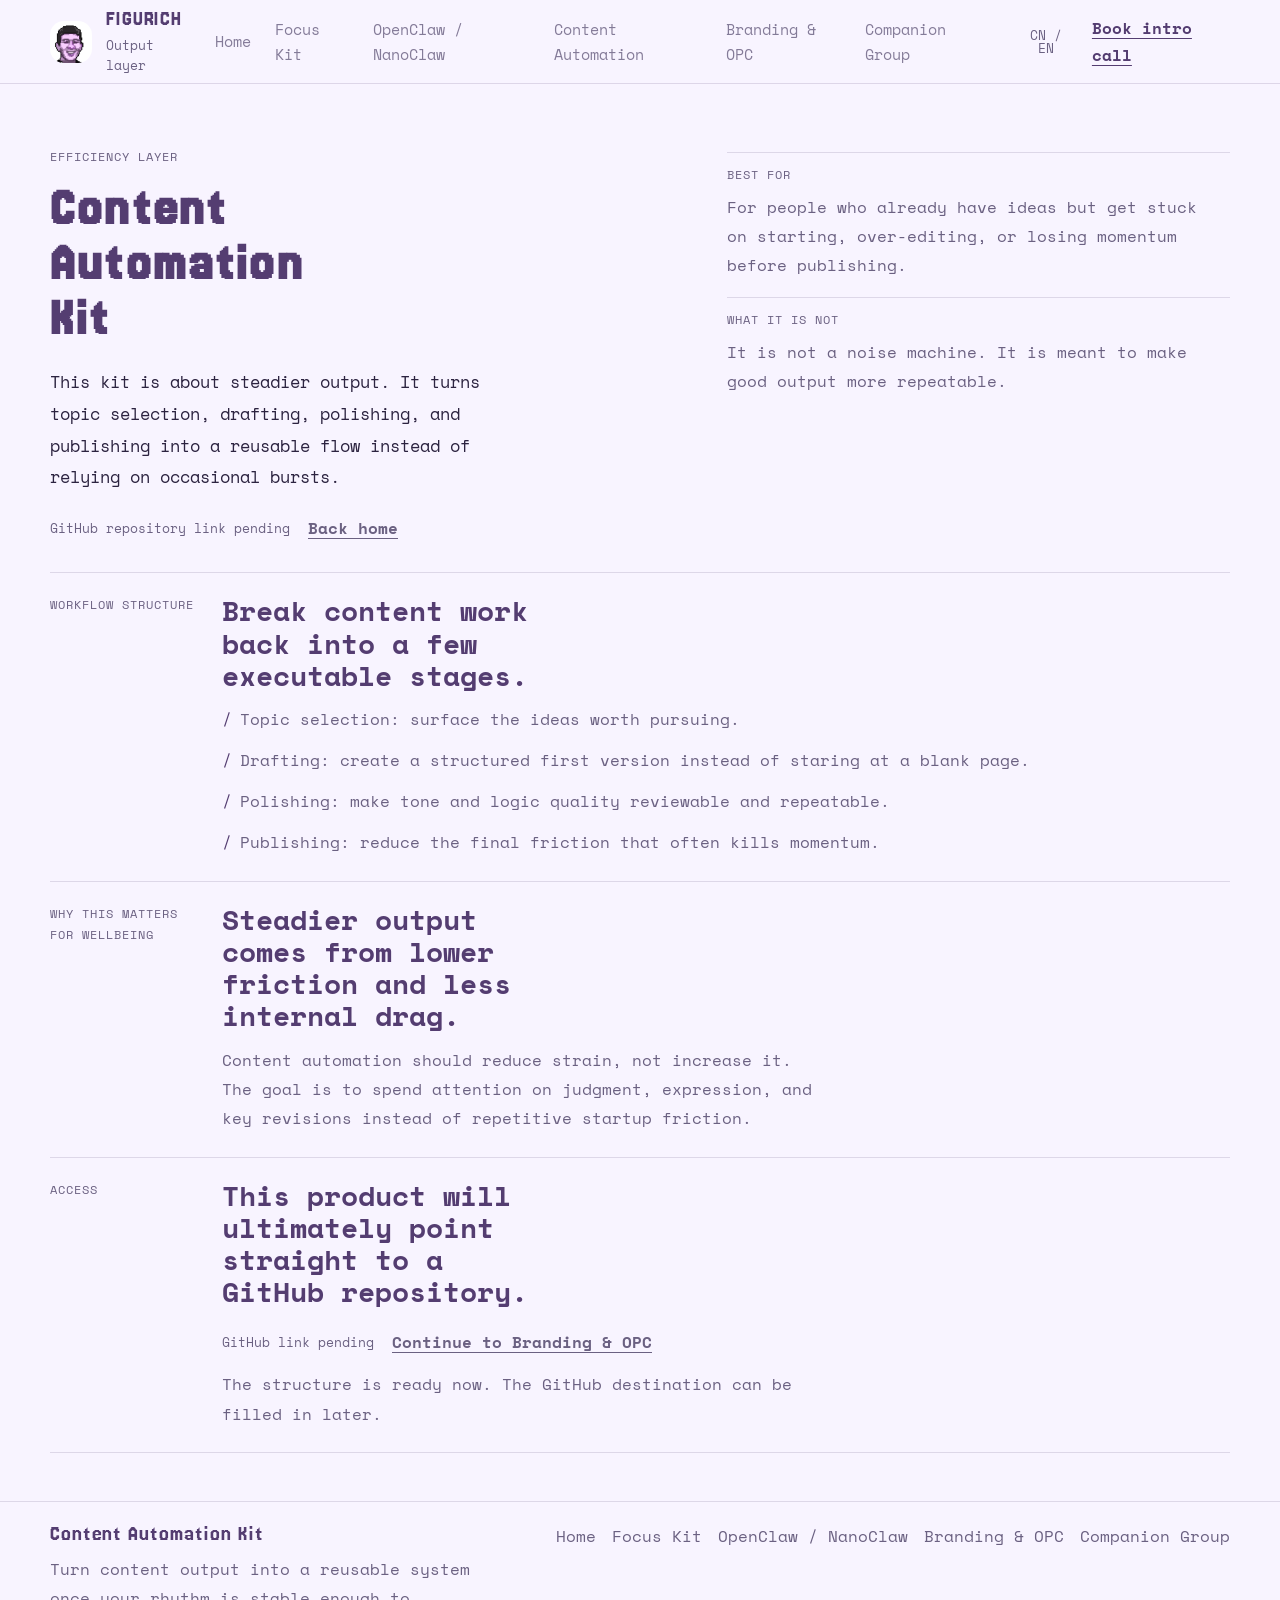
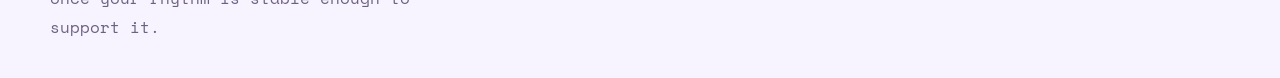
==== public/content-creation-kit/index.html @ 8904b70f "feat: rebrand product names, add animations, fix a11y/SEO/mobile - Rename products: Focus & Digital " ====
<!DOCTYPE html>
<html lang="zh-CN">
<head>
  <meta charset="UTF-8">
  <meta name="viewport" content="width=device-width, initial-scale=1.0">
  <title>内容自动化工具包 | 数字狂徒 Figurich</title>
  <meta name="description" content="内容自动化工具包把选题、草稿、润色和发布串成可复用流程，是数字狂徒 AI 个人健康路径里的输出效率层。">
  <link rel="icon" type="image/png" href="../logo.png">
  <link rel="apple-touch-icon" href="../logo.png">
  <link rel="stylesheet" href="../assets/site.css">
</head>
<body class="mode-zh site-shell">
  <header class="site-header">
    <div class="container">
      <div class="header-row">
        <a class="brand" href="../" aria-label="Figurich home">
          <img src="../logo.png" alt="Figurich logo">
          <div class="brand-copy">
            <div class="brand-wordmark">
              <span class="lang-inline" data-lang="zh">数字狂徒</span>
              <span class="lang-inline" data-lang="en">FIGURICH</span>
            </div>
            <div class="brand-note">
              <span class="lang-inline" data-lang="zh">输出效率层</span>
              <span class="lang-inline" data-lang="en">Output layer</span>
            </div>
          </div>
        </a>
        <nav class="desktop-nav" aria-label="Primary">
          <a class="nav-link" href="../" data-route="/">
            <span class="lang-inline" data-lang="zh">首页</span>
            <span class="lang-inline" data-lang="en">Home</span>
          </a>
          <a class="nav-link" href="../focus-kit/" data-route="/focus-kit/">Focus Kit</a>
          <a class="nav-link" href="../openclaw-health/" data-route="/openclaw-health/">OpenClaw / NanoClaw</a>
          <a class="nav-link" href="../content-creation-kit/" data-route="/content-creation-kit/">
            <span class="lang-inline" data-lang="zh">内容自动化</span>
            <span class="lang-inline" data-lang="en">Content Automation</span>
          </a>
          <a class="nav-link" href="../personal-branding/" data-route="/personal-branding/">
            <span class="lang-inline" data-lang="zh">品牌与 OPC</span>
            <span class="lang-inline" data-lang="en">Branding & OPC</span>
          </a>
          <a class="nav-link" href="../vip-companion/" data-route="/vip-companion/">
            <span class="lang-inline" data-lang="zh">陪伴社群</span>
            <span class="lang-inline" data-lang="en">Companion Group</span>
          </a>
        </nav>
        <div class="header-actions">
          <button class="language-toggle" type="button" data-language-toggle aria-label="Toggle language">
            <span class="lang-inline" data-lang="zh">中文 / EN</span>
            <span class="lang-inline" data-lang="en">CN / EN</span>
          </button>
          <a class="button" href="../openclaw-health/#booking">
            <span class="lang-inline" data-lang="zh">预约沟通</span>
            <span class="lang-inline" data-lang="en">Book intro call</span>
          </a>
          <button class="menu-toggle" type="button" data-menu-toggle aria-expanded="false" aria-label="Open navigation">☰</button>
        </div>
      </div>
      <div class="mobile-menu" data-mobile-menu>
        <div class="mobile-menu-panel stack">
          <a class="nav-link" href="../" data-route="/" data-nav-close>
            <span class="lang-inline" data-lang="zh">首页</span>
            <span class="lang-inline" data-lang="en">Home</span>
          </a>
          <a class="nav-link" href="../focus-kit/" data-route="/focus-kit/" data-nav-close>Focus Kit</a>
          <a class="nav-link" href="../openclaw-health/" data-route="/openclaw-health/" data-nav-close>OpenClaw / NanoClaw</a>
          <a class="nav-link" href="../content-creation-kit/" data-route="/content-creation-kit/" data-nav-close>
            <span class="lang-inline" data-lang="zh">内容自动化工具包</span>
            <span class="lang-inline" data-lang="en">Content Automation Kit</span>
          </a>
          <a class="nav-link" href="../personal-branding/" data-route="/personal-branding/" data-nav-close>
            <span class="lang-inline" data-lang="zh">个人品牌与 OPC</span>
            <span class="lang-inline" data-lang="en">Personal Branding & OPC</span>
          </a>
          <a class="nav-link" href="../vip-companion/" data-route="/vip-companion/" data-nav-close>
            <span class="lang-inline" data-lang="zh">陪伴社群</span>
            <span class="lang-inline" data-lang="en">Companion Group</span>
          </a>
          <a class="button" href="../openclaw-health/#booking" data-nav-close>
            <span class="lang-inline" data-lang="zh">预约沟通</span>
            <span class="lang-inline" data-lang="en">Book intro call</span>
          </a>
        </div>
      </div>
    </div>
  </header>

  <main>
    <section class="page-hero">
      <div class="container page-hero-layout">
        <div>
          <div class="page-kicker">
            <span class="lang-inline" data-lang="zh">效率层</span>
            <span class="lang-inline" data-lang="en">Efficiency layer</span>
          </div>
          <h1 class="page-title display">
            <span class="lang-block" data-lang="zh">内容自动化工具包</span>
            <span class="lang-block" data-lang="en">Content Automation Kit</span>
          </h1>
          <p class="page-summary lang-block" data-lang="zh">
            这个工具包服务于“稳定输出”这件事。它把选题、草稿、润色、发布串成更可复用的流程，让内容不再完全依赖临时兴奋和硬撑。
          </p>
          <p class="page-summary lang-block" data-lang="en">
            This kit is about steadier output. It turns topic selection, drafting, polishing, and publishing into a reusable flow instead of relying on occasional bursts.
          </p>
          <div class="inline-actions">
            <span class="pending-note">
              <span class="lang-inline" data-lang="zh">GitHub 仓库链接待补充</span>
              <span class="lang-inline" data-lang="en">GitHub repository link pending</span>
            </span>
            <a class="button-ghost" href="../">
              <span class="lang-inline" data-lang="zh">返回首页</span>
              <span class="lang-inline" data-lang="en">Back home</span>
            </a>
          </div>
        </div>

        <aside class="page-meta">
          <div class="meta-block">
            <div class="meta-label">
              <span class="lang-inline" data-lang="zh">适合谁</span>
              <span class="lang-inline" data-lang="en">Best for</span>
            </div>
            <p class="meta-copy lang-block" data-lang="zh">已经有素材，但常常卡在开始写、反复改，或者发布动作太散的时候。</p>
            <p class="meta-copy lang-block" data-lang="en">For people who already have ideas but get stuck on starting, over-editing, or losing momentum before publishing.</p>
          </div>
          <div class="meta-block">
            <div class="meta-label">
              <span class="lang-inline" data-lang="zh">它不是什么</span>
              <span class="lang-inline" data-lang="en">What it is not</span>
            </div>
            <p class="meta-copy lang-block" data-lang="zh">不是让你生产更多噪音内容，而是让好内容更稳定出现。</p>
            <p class="meta-copy lang-block" data-lang="en">It is not a noise machine. It is meant to make good output more repeatable.</p>
          </div>
        </aside>
      </div>
    </section>

    <section class="page-stream">
      <div class="container">
        <article class="text-section">
          <div class="text-section-grid">
            <div class="text-label">
              <span class="lang-inline" data-lang="zh">工作流结构</span>
              <span class="lang-inline" data-lang="en">Workflow structure</span>
            </div>
            <div>
              <h2 class="text-section-title">
                <span class="lang-block" data-lang="zh">把“写内容”拆回几个可执行的环节。</span>
                <span class="lang-block" data-lang="en">Break content work back into a few executable stages.</span>
              </h2>
              <ul class="bullet-stream">
                <li>
                  <span class="lang-inline" data-lang="zh">选题：从零散想法里筛出值得做的方向。</span>
                  <span class="lang-inline" data-lang="en">Topic selection: surface the ideas worth pursuing.</span>
                </li>
                <li>
                  <span class="lang-inline" data-lang="zh">草稿：快速生成结构化第一版，而不是停在空白页前。</span>
                  <span class="lang-inline" data-lang="en">Drafting: create a structured first version instead of staring at a blank page.</span>
                </li>
                <li>
                  <span class="lang-inline" data-lang="zh">润色：让语言风格和逻辑质量可重复检查。</span>
                  <span class="lang-inline" data-lang="en">Polishing: make tone and logic quality reviewable and repeatable.</span>
                </li>
                <li>
                  <span class="lang-inline" data-lang="zh">发布：减少临门一脚的摩擦。</span>
                  <span class="lang-inline" data-lang="en">Publishing: reduce the final friction that often kills momentum.</span>
                </li>
              </ul>
            </div>
          </div>
        </article>

        <article class="text-section">
          <div class="text-section-grid">
            <div class="text-label">
              <span class="lang-inline" data-lang="zh">为什么和健康有关</span>
              <span class="lang-inline" data-lang="en">Why this matters for wellbeing</span>
            </div>
            <div>
              <h2 class="text-section-title">
                <span class="lang-block" data-lang="zh">更稳定的输出，来自更少的摩擦和更少的内耗。</span>
                <span class="lang-block" data-lang="en">Steadier output comes from lower friction and less internal drag.</span>
              </h2>
              <p class="section-copy lang-block" data-lang="zh">
                内容自动化不是为了把你压得更紧，而是为了让你把有限的注意力花在判断、表达和修改关键观点上，而不是反复卡在开始和收尾。
              </p>
              <p class="section-copy lang-block" data-lang="en">
                Content automation should reduce strain, not increase it. The goal is to spend attention on judgment, expression, and key revisions instead of repetitive startup friction.
              </p>
            </div>
          </div>
        </article>

        <article class="text-section">
          <div class="text-section-grid">
            <div class="text-label">
              <span class="lang-inline" data-lang="zh">怎么进入</span>
              <span class="lang-inline" data-lang="en">Access</span>
            </div>
            <div>
              <h2 class="text-section-title">
                <span class="lang-block" data-lang="zh">这个产品最后会直接指向 GitHub 仓库。</span>
                <span class="lang-block" data-lang="en">This product will ultimately point straight to a GitHub repository.</span>
              </h2>
              <div class="inline-actions">
                <span class="pending-note">
                  <span class="lang-inline" data-lang="zh">GitHub 链接待补充</span>
                  <span class="lang-inline" data-lang="en">GitHub link pending</span>
                </span>
                <a class="button-ghost" href="../personal-branding/">
                  <span class="lang-inline" data-lang="zh">继续看品牌与 OPC</span>
                  <span class="lang-inline" data-lang="en">Continue to Branding & OPC</span>
                </a>
              </div>
              <p class="section-copy lang-block" data-lang="zh">当前先把产品定位和入口搭好，仓库地址之后补上。</p>
              <p class="section-copy lang-block" data-lang="en">The structure is ready now. The GitHub destination can be filled in later.</p>
            </div>
          </div>
        </article>
      </div>
    </section>
  </main>

  <footer class="site-footer">
    <div class="container">
      <div class="footer-row">
        <div>
          <div class="brand-wordmark">
            <span class="lang-inline" data-lang="zh">内容自动化工具包</span>
            <span class="lang-inline" data-lang="en">Content Automation Kit</span>
          </div>
          <p class="footer-note lang-block" data-lang="zh">在节奏稳定后，把内容输出做成更可复用的系统，而不是一阵一阵硬撑。</p>
          <p class="footer-note lang-block" data-lang="en">Turn content output into a reusable system once your rhythm is stable enough to support it.</p>
        </div>
        <div class="footer-links">
          <a href="../">Home</a>
          <a href="../focus-kit/">Focus Kit</a>
          <a href="../openclaw-health/">OpenClaw / NanoClaw</a>
          <a href="../personal-branding/">
            <span class="lang-inline" data-lang="zh">品牌与 OPC</span>
            <span class="lang-inline" data-lang="en">Branding & OPC</span>
          </a>
          <a href="../vip-companion/">
            <span class="lang-inline" data-lang="zh">陪伴社群</span>
            <span class="lang-inline" data-lang="en">Companion Group</span>
          </a>
        </div>
      </div>
    </div>
  </footer>

  <script src="../assets/site.js"></script>
</body>
</html>
---- public/assets/site.css ----
@import url('https://fonts.googleapis.com/css2?family=Jersey+20&family=Space+Mono:wght@400;700&family=Noto+Sans+SC:wght@400;500;700;900&display=swap');

:root {
  --bg: #f8f4ff;
  --surface: #fffdfc;
  --text: #2c2340;
  --muted: #6b6182;
  --accent: #543D71;
  --accent-soft: rgba(84, 61, 113, 0.14);
  --line: rgba(84, 61, 113, 0.16);
  --line-strong: rgba(84, 61, 113, 0.28);
  --max-width: 1180px;
}

*,
*::before,
*::after {
  box-sizing: border-box;
}

html {
  scroll-behavior: smooth;
}

body {
  margin: 0;
  min-width: 360px;
  min-height: 100dvh;
  background: var(--bg);
  color: var(--text);
  line-height: 1.7;
}

body.mode-zh {
  font-family: 'Noto Sans SC', sans-serif;
}

body.mode-en {
  font-family: 'Space Mono', monospace;
}

body.mode-zh .display,
body.mode-zh .brand-wordmark {
  font-family: 'Noto Sans SC', sans-serif;
  font-weight: 900;
}

body.mode-en .display,
body.mode-en .brand-wordmark {
  font-family: 'Jersey 20', sans-serif;
  letter-spacing: 0.04em;
}

a {
  color: inherit;
  text-decoration: none;
}

img {
  display: block;
  max-width: 100%;
}

button,
a,
input {
  font: inherit;
}

button {
  cursor: pointer;
}

:focus-visible {
  outline: 2px solid rgba(84, 61, 113, 0.6);
  outline-offset: 3px;
}

[data-lang] {
  display: none;
}

body.mode-zh .lang-block[data-lang='zh'],
body.mode-en .lang-block[data-lang='en'] {
  display: block;
}

body.mode-zh .lang-inline[data-lang='zh'],
body.mode-en .lang-inline[data-lang='en'] {
  display: inline;
}

body.mode-zh .lang-flex[data-lang='zh'],
body.mode-en .lang-flex[data-lang='en'] {
  display: flex;
}

.site-shell {
  min-height: 100dvh;
}

.container {
  width: min(calc(100% - 40px), var(--max-width));
  margin: 0 auto;
}

.site-header {
  position: sticky;
  top: 0;
  z-index: 20;
  background: rgba(248, 244, 255, 0.94);
  backdrop-filter: blur(12px);
  box-shadow: inset 0 -1px 0 var(--line);
}

.header-row {
  display: flex;
  align-items: center;
  justify-content: space-between;
  gap: 24px;
  min-height: 84px;
}

.brand {
  display: inline-flex;
  align-items: center;
  gap: 14px;
  min-width: 0;
}

.brand img {
  width: 42px;
  height: 42px;
  border-radius: 14px;
  transition: transform 300ms cubic-bezier(0.16, 1, 0.3, 1);
  animation: fade-up-scale 500ms cubic-bezier(0.16, 1, 0.3, 1) both;
}

.brand-copy {
  min-width: 0;
}

.brand-wordmark {
  font-size: 1.38rem;
  line-height: 1;
  color: var(--accent);
}

.brand-note {
  margin-top: 6px;
  color: var(--muted);
  font-size: 0.82rem;
  line-height: 1.5;
}

.desktop-nav {
  display: flex;
  align-items: center;
  gap: 24px;
}

.nav-link {
  position: relative;
  color: var(--muted);
  font-size: 0.92rem;
  opacity: 0.82;
  transition: color 160ms ease-out, transform 160ms ease-out, opacity 160ms ease-out;
}

.nav-link::after {
  content: '';
  position: absolute;
  left: 0;
  right: 0;
  bottom: -6px;
  height: 1px;
  background: currentColor;
  transform: scaleX(0);
  transform-origin: left;
  transition: transform 160ms ease-out;
}

.nav-link:hover,
.nav-link.is-active {
  color: var(--accent);
  opacity: 1;
}

.brand:hover img {
  transform: translateY(-2px) rotate(-3deg) scale(1.06);
}

.nav-link:hover {
  transform: translateY(-1px);
}

.nav-link:hover::after,
.nav-link.is-active::after {
  transform: scaleX(1);
}

.header-actions {
  display: flex;
  align-items: center;
  gap: 12px;
}

.language-toggle,
.menu-toggle {
  display: inline-flex;
  align-items: center;
  justify-content: center;
  min-height: 42px;
  min-width: 42px;
  padding: 0 8px;
  border: 0;
  background: none;
  color: var(--muted);
  font-size: 0.82rem;
  line-height: 1;
  transition: color 160ms ease-out, transform 160ms ease-out, opacity 160ms ease-out;
  transform-origin: center;
}

.language-toggle:hover,
.menu-toggle:hover {
  color: var(--accent);
}

.language-toggle:active,
.menu-toggle:active {
  transform: scale(0.97);
}

.menu-toggle {
  display: none;
  padding: 0;
  font-size: 1.2rem;
}

.mobile-menu {
  display: grid;
  grid-template-rows: 0fr;
  overflow: hidden;
  transition: grid-template-rows 350ms cubic-bezier(0.16, 1, 0.3, 1);
}

.mobile-menu.open {
  grid-template-rows: 1fr;
}

.mobile-menu > .mobile-menu-panel {
  min-height: 0;
  padding: 0 0 0 56px;
  opacity: 0;
  transform: translateY(-8px);
  transition: opacity 250ms ease-out 80ms, transform 250ms cubic-bezier(0.16, 1, 0.3, 1) 80ms;
}

.mobile-menu.open > .mobile-menu-panel {
  padding: 10px 0 18px 56px;
  opacity: 1;
  transform: translateY(0);
}

.mobile-menu-panel {
  display: grid;
  gap: 14px;
  padding-left: 56px;
}

.stack {
  display: grid;
  gap: 12px;
}

.button,
.button-ghost {
  display: inline-flex;
  align-items: center;
  gap: 8px;
  padding: 0;
  border: 0;
  background: none;
  color: var(--accent);
  font-weight: 700;
  text-decoration: underline;
  text-decoration-thickness: 0.08em;
  text-underline-offset: 0.22em;
  transition: transform 160ms ease-out, opacity 160ms ease-out, color 160ms ease-out, text-decoration-color 160ms ease-out;
  transform-origin: center;
}

.button-ghost {
  color: var(--muted);
}

.button:hover,
.button-ghost:hover {
  opacity: 0.82;
  transform: translateY(-1px);
}

.button:active,
.button-ghost:active {
  transform: scale(0.97);
}

.button-disabled,
.pending-note {
  color: var(--muted);
  font-family: 'Space Mono', monospace;
  font-size: 0.82rem;
  line-height: 1.6;
}

.poster-hero {
  padding: 78px 0 26px;
}

.poster-hero .container {
  width: min(calc(100% - 40px), 1040px);
}

.poster-kicker,
.section-kicker,
.page-kicker,
.text-label,
.product-row-label,
.meta-label {
  color: var(--muted);
  font-family: 'Space Mono', monospace;
  font-size: 0.78rem;
  letter-spacing: 0.08em;
  text-transform: uppercase;
  overflow-wrap: break-word;
}

.poster-title {
  margin: 14px 0 0;
  max-width: 13ch;
  font-size: clamp(2.2rem, 5.3vw, 5.1rem);
  line-height: 0.99;
  color: var(--accent);
  text-wrap: balance;
}

body.mode-zh .poster-title,
body.mode-zh .page-title,
body.mode-zh .product-row-title {
  letter-spacing: -0.04em;
}

body.mode-zh .poster-title,
body.mode-zh .page-title {
  line-height: 1.09;
}

.poster-copy {
  max-width: 54ch;
  margin: 22px 0 0;
  font-size: clamp(1.04rem, 1.55vw, 1.18rem);
  line-height: 1.9;
  color: var(--text);
  text-wrap: pretty;
}

.poster-actions,
.inline-actions {
  display: flex;
  flex-wrap: wrap;
  gap: 18px;
  margin-top: 22px;
  align-items: center;
}

.poster-note,
.page-summary,
.section-copy,
.footer-note,
.meta-copy,
.product-row-copy,
.product-row-summary {
  max-width: 60ch;
  color: var(--muted);
  line-height: 1.82;
  text-wrap: pretty;
}

.poster-note {
  max-width: 62ch;
  margin-top: 18px;
  font-size: 0.98rem;
}

.product-index {
  padding: 20px 0 44px;
}

.product-rows {
  margin-top: 10px;
}

.product-row {
  display: grid;
  grid-template-columns: minmax(0, 320px) minmax(0, 1fr);
  gap: 24px;
  align-items: start;
  padding: 22px 0 24px;
  box-shadow: inset 0 -1px 0 var(--line);
  transition: opacity 200ms ease-out, transform 300ms cubic-bezier(0.16, 1, 0.3, 1), box-shadow 300ms ease-out;
  transform-origin: center;
}

.product-row:first-child {
  box-shadow: inset 0 1px 0 var(--line), inset 0 -1px 0 var(--line);
}

.product-row > div,
.product-row-summary,
.product-row-title {
  transition: transform 300ms cubic-bezier(0.16, 1, 0.3, 1), color 300ms ease-out, opacity 200ms ease-out;
}

.product-row:hover {
  opacity: 1;
}

.product-row:hover > div,
.product-row:hover .product-row-summary {
  transform: translateX(4px);
}

.product-row:hover .product-row-summary {
  color: var(--text);
}

.product-row:active {
  transform: scale(0.995);
}

.product-row-title {
  margin: 8px 0 0;
  color: var(--accent);
  max-width: 18ch;
  font-size: clamp(1.26rem, 2.4vw, 2.05rem);
  line-height: 1.06;
  text-wrap: balance;
}

.product-row-link {
  color: var(--accent);
  font-family: 'Space Mono', monospace;
  font-size: 0.8rem;
  letter-spacing: 0.08em;
  text-transform: uppercase;
}

.page-hero {
  padding: 62px 0 18px;
}

.page-hero-layout {
  display: grid;
  grid-template-columns: minmax(0, 1.12fr) minmax(260px, 0.88fr);
  gap: 36px;
  align-items: start;
}

.page-title {
  margin: 14px 0 0;
  max-width: 13ch;
  font-size: clamp(2.6rem, 4.25vw, 4.4rem);
  line-height: 1.01;
  color: var(--accent);
  text-wrap: balance;
}

.page-summary {
  margin: 20px 0 0;
  max-width: 44ch;
  font-size: 1.08rem;
  color: var(--text);
  line-height: 1.84;
}

.page-meta {
  display: grid;
  gap: 16px;
  align-content: start;
  padding-top: 6px;
}

.meta-block {
  padding-top: 12px;
  box-shadow: inset 0 1px 0 var(--line);
}

.meta-copy {
  margin: 8px 0 0;
}

.page-stream {
  padding: 12px 0 48px;
}

.text-section {
  padding: 22px 0 24px;
  box-shadow: inset 0 1px 0 var(--line);
}

.page-stream .text-section:last-child {
  box-shadow: inset 0 1px 0 var(--line), inset 0 -1px 0 var(--line);
}

.text-section-grid {
  display: grid;
  grid-template-columns: 148px minmax(0, 1fr);
  gap: 24px;
  align-items: start;
}

.text-section-title {
  margin: 0;
  max-width: 22ch;
  font-size: clamp(1.42rem, 2.2vw, 2.08rem);
  line-height: 1.14;
  color: var(--accent);
  text-wrap: balance;
}

.section-copy {
  margin: 14px 0 0;
}

.bullet-stream,
.link-stream {
  margin: 14px 0 0;
  padding: 0;
  list-style: none;
  display: grid;
  gap: 12px;
}

.bullet-stream li,
.link-stream li {
  position: relative;
  padding-left: 18px;
  color: var(--muted);
  line-height: 1.82;
}

.bullet-stream li::before,
.link-stream li::before {
  content: '/';
  position: absolute;
  left: 0;
  top: 0;
  color: var(--accent);
}

.site-footer {
  margin-top: 0;
  padding: 22px 0 36px;
  background: none;
  box-shadow: inset 0 1px 0 var(--line);
}

.footer-row {
  display: flex;
  align-items: flex-start;
  justify-content: space-between;
  gap: 24px;
}

.footer-note {
  max-width: 42ch;
  margin: 10px 0 0;
}

.footer-links {
  display: flex;
  flex-wrap: wrap;
  gap: 16px;
}

.footer-links a {
  color: var(--muted);
  transition: color 160ms ease-out, opacity 160ms ease-out, transform 160ms ease-out;
}

.footer-links a:hover {
  color: var(--accent);
  transform: translateY(-1px);
}

.muted {
  color: var(--muted);
}

.sr-only {
  position: absolute;
  width: 1px;
  height: 1px;
  padding: 0;
  margin: -1px;
  overflow: hidden;
  clip: rect(0, 0, 0, 0);
  white-space: nowrap;
  border: 0;
}

@media (max-width: 1024px) {
  .page-hero-layout,
  .text-section-grid,
  .product-row {
    grid-template-columns: 1fr;
  }

  .product-row {
    gap: 12px;
  }
}

@media (max-width: 860px) {
  .desktop-nav,
  .header-actions .button {
    display: none;
  }

  .menu-toggle {
    display: inline-flex;
  }

  .footer-row {
    flex-direction: column;
  }
}

@media (max-width: 640px) {
  .container {
    width: min(calc(100% - 28px), var(--max-width));
  }

  .header-row {
    min-height: 74px;
  }

  .mobile-menu > .mobile-menu-panel {
    padding-left: 0;
  }

  .mobile-menu.open > .mobile-menu-panel {
    padding-left: 0;
  }

  .poster-hero {
    padding-top: 56px;
  }

  .poster-title,
  .page-title,
  .product-row-title,
  .text-section-title {
    max-width: none;
  }

  .poster-copy,
  .poster-note,
  .page-summary {
    max-width: none;
  }

  .poster-actions,
  .inline-actions {
    flex-direction: column;
    align-items: flex-start;
    gap: 14px;
  }

  .footer-links {
    flex-direction: column;
    gap: 12px;
  }
}

/* ── Keyframes ── */

@keyframes fade-up {
  from { opacity: 0; transform: translateY(32px); }
  to   { opacity: 1; transform: translateY(0); }
}

@keyframes fade-up-scale {
  from { opacity: 0; transform: translateY(40px) scale(0.97); }
  to   { opacity: 1; transform: translateY(0) scale(1); }
}

@keyframes title-reveal {
  from { opacity: 0; transform: translateY(60px) scale(0.94); clip-path: inset(100% 0 0 0); }
  to   { opacity: 1; transform: translateY(0) scale(1); clip-path: inset(0 0 0 0); }
}

@keyframes slide-in-right {
  from { opacity: 0; transform: translateX(48px); }
  to   { opacity: 1; transform: translateX(0); }
}

@keyframes kicker-line {
  from { transform: scaleX(0); }
  to   { transform: scaleX(1); }
}

@keyframes fade-in {
  from { opacity: 0; }
  to   { opacity: 1; }
}

@keyframes row-enter {
  from { opacity: 0; transform: translateX(-32px) scale(0.98); }
  to   { opacity: 1; transform: translateX(0) scale(1); }
}

@keyframes row-enter-alt {
  from { opacity: 0; transform: translateX(32px) scale(0.98); }
  to   { opacity: 1; transform: translateX(0) scale(1); }
}

/* ── Hero entrance (cinematic stagger) ── */

.poster-kicker {
  position: relative;
  animation: fade-up 700ms cubic-bezier(0.16, 1, 0.3, 1) both;
  animation-delay: 100ms;
}

.poster-kicker::after {
  content: '';
  position: absolute;
  bottom: -4px;
  left: 0;
  width: 40px;
  height: 2px;
  background: var(--accent);
  transform-origin: left;
  animation: kicker-line 600ms cubic-bezier(0.16, 1, 0.3, 1) both;
  animation-delay: 500ms;
}

.poster-title {
  animation: title-reveal 900ms cubic-bezier(0.16, 1, 0.3, 1) both;
  animation-delay: 250ms;
}

.poster-copy {
  animation: fade-up-scale 700ms cubic-bezier(0.16, 1, 0.3, 1) both;
  animation-delay: 500ms;
}

.poster-note {
  animation: slide-in-right 700ms cubic-bezier(0.16, 1, 0.3, 1) both;
  animation-delay: 700ms;
}

/* ── Section kicker ── */

.section-kicker {
  position: relative;
  animation: fade-up 600ms cubic-bezier(0.16, 1, 0.3, 1) both;
  animation-delay: 100ms;
}

.section-kicker::after {
  content: '';
  position: absolute;
  bottom: -4px;
  left: 0;
  width: 28px;
  height: 2px;
  background: var(--accent);
  transform-origin: left;
  animation: kicker-line 500ms cubic-bezier(0.16, 1, 0.3, 1) both;
  animation-delay: 400ms;
}

/* ── Product rows — alternating slide directions ── */

.product-row {
  opacity: 0;
  transform: translateX(-32px) scale(0.98);
}

.product-row:nth-child(even) {
  transform: translateX(32px) scale(0.98);
}

/* Enhanced hover: lift + accent border */
.product-row:hover {
  opacity: 1;
  box-shadow: inset 3px 0 0 var(--accent), inset 0 -1px 0 var(--line);
}

.product-row:first-child:hover {
  box-shadow: inset 3px 0 0 var(--accent), inset 0 1px 0 var(--line), inset 0 -1px 0 var(--line);
}

.product-row:hover > div,
.product-row:hover .product-row-summary {
  transform: translateX(8px);
}

.product-row:hover .product-row-title {
  color: var(--text);
}

/* ── Footer ── */

.site-footer {
  opacity: 0;
}

/* ── Scroll-driven (modern browsers) ── */

@supports (animation-timeline: view()) {
  .product-row {
    animation: row-enter 1ms linear both;
    animation-timeline: view();
    animation-range: entry 0% entry 35%;
  }

  .product-row:nth-child(even) {
    animation-name: row-enter-alt;
  }

  .site-footer {
    animation: fade-up 1ms linear both;
    animation-timeline: view();
    animation-range: entry 0% entry 50%;
  }
}

/* ── Fallback (no scroll-timeline support) ── */

@supports not (animation-timeline: view()) {
  .product-row:nth-child(odd) {
    animation: row-enter 600ms cubic-bezier(0.16, 1, 0.3, 1) both;
  }

  .product-row:nth-child(even) {
    animation: row-enter-alt 600ms cubic-bezier(0.16, 1, 0.3, 1) both;
  }

  .product-row:nth-child(1) { animation-delay: 500ms; }
  .product-row:nth-child(2) { animation-delay: 640ms; }
  .product-row:nth-child(3) { animation-delay: 780ms; }
  .product-row:nth-child(4) { animation-delay: 920ms; }
  .product-row:nth-child(5) { animation-delay: 1060ms; }

  .site-footer {
    animation: fade-up 600ms cubic-bezier(0.16, 1, 0.3, 1) both;
    animation-delay: 1200ms;
  }
}

@media (prefers-reduced-motion: reduce) {
  *,
  *::before,
  *::after {
    scroll-behavior: auto !important;
    animation: none !important;
    transition-duration: 0ms !important;
    transition-delay: 0ms !important;
  }
}
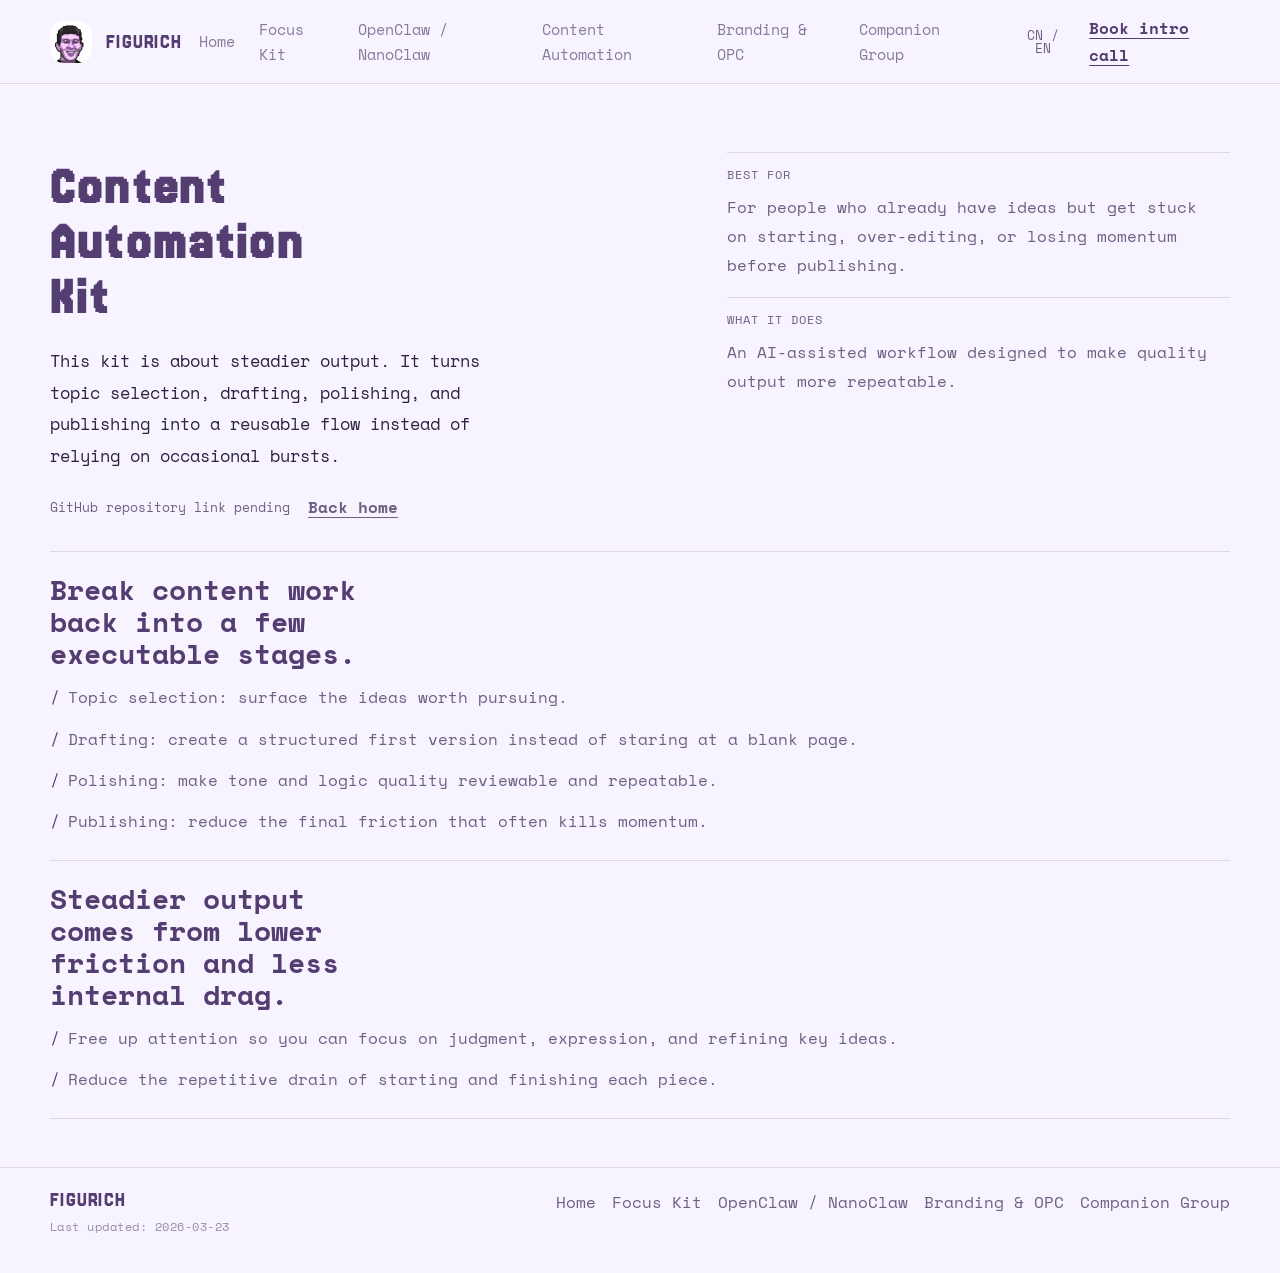
==== commit 59cebac5: "refactor: strip redundant content and unify structure across all landing pages Remove FAQ sections, " ====
--- a/public/content-creation-kit/index.html
+++ b/public/content-creation-kit/index.html
@@ -5,9 +5,40 @@
   <meta name="viewport" content="width=device-width, initial-scale=1.0">
   <title>内容自动化工具包 | 数字狂徒 Figurich</title>
   <meta name="description" content="内容自动化工具包把选题、草稿、润色和发布串成可复用流程，是数字狂徒 AI 个人健康路径里的输出效率层。">
+  <link rel="canonical" href="https://figurich.com/content-creation-kit/">
+  <meta property="og:title" content="Content Automation Kit | Figurich">
+  <meta property="og:description" content="Turns topic selection, drafting, polishing, and publishing into a reusable flow instead of relying on occasional bursts.">
+  <meta property="og:type" content="website">
+  <meta property="og:url" content="https://figurich.com/content-creation-kit/">
+  <meta property="og:image" content="https://figurich.com/logo.png">
+  <meta property="og:locale" content="zh_CN">
+  <meta name="twitter:card" content="summary_large_image">
+  <meta name="twitter:title" content="Content Automation Kit | Figurich">
+  <meta name="twitter:description" content="Turns topic selection, drafting, polishing, and publishing into a reusable flow instead of relying on occasional bursts.">
+  <meta name="twitter:image" content="https://figurich.com/logo.png">
   <link rel="icon" type="image/png" href="../logo.png">
   <link rel="apple-touch-icon" href="../logo.png">
   <link rel="stylesheet" href="../assets/site.css">
+  <script type="application/ld+json">
+  {
+    "@context": "https://schema.org",
+    "@type": "Product",
+    "name": "Content Automation Kit",
+    "description": "Turns topic selection, drafting, polishing, and publishing into a reusable flow instead of relying on occasional bursts.",
+    "brand": { "@type": "Organization", "name": "Figurich" },
+    "url": "https://figurich.com/content-creation-kit/"
+  }
+  </script>
+  <script type="application/ld+json">
+  {
+    "@context": "https://schema.org",
+    "@type": "BreadcrumbList",
+    "itemListElement": [
+      { "@type": "ListItem", "position": 1, "name": "Home", "item": "https://figurich.com/" },
+      { "@type": "ListItem", "position": 2, "name": "Content Automation Kit", "item": "https://figurich.com/content-creation-kit/" }
+    ]
+  }
+  </script>
 </head>
 <body class="mode-zh site-shell">
   <header class="site-header">
@@ -20,10 +51,6 @@
               <span class="lang-inline" data-lang="zh">数字狂徒</span>
               <span class="lang-inline" data-lang="en">FIGURICH</span>
             </div>
-            <div class="brand-note">
-              <span class="lang-inline" data-lang="zh">输出效率层</span>
-              <span class="lang-inline" data-lang="en">Output layer</span>
-            </div>
           </div>
         </a>
         <nav class="desktop-nav" aria-label="Primary">
@@ -91,10 +118,6 @@
     <section class="page-hero">
       <div class="container page-hero-layout">
         <div>
-          <div class="page-kicker">
-            <span class="lang-inline" data-lang="zh">效率层</span>
-            <span class="lang-inline" data-lang="en">Efficiency layer</span>
-          </div>
           <h1 class="page-title display">
             <span class="lang-block" data-lang="zh">内容自动化工具包</span>
             <span class="lang-block" data-lang="en">Content Automation Kit</span>
@@ -128,11 +151,11 @@
           </div>
           <div class="meta-block">
             <div class="meta-label">
-              <span class="lang-inline" data-lang="zh">它不是什么</span>
-              <span class="lang-inline" data-lang="en">What it is not</span>
-            </div>
-            <p class="meta-copy lang-block" data-lang="zh">不是让你生产更多噪音内容，而是让好内容更稳定出现。</p>
-            <p class="meta-copy lang-block" data-lang="en">It is not a noise machine. It is meant to make good output more repeatable.</p>
+              <span class="lang-inline" data-lang="zh">它做什么</span>
+              <span class="lang-inline" data-lang="en">What it does</span>
+            </div>
+            <p class="meta-copy lang-block" data-lang="zh">AI 辅助工作流，让高质量内容更稳定地产出。</p>
+            <p class="meta-copy lang-block" data-lang="en">An AI-assisted workflow designed to make quality output more repeatable.</p>
           </div>
         </aside>
       </div>
@@ -142,10 +165,6 @@
       <div class="container">
         <article class="text-section">
           <div class="text-section-grid">
-            <div class="text-label">
-              <span class="lang-inline" data-lang="zh">工作流结构</span>
-              <span class="lang-inline" data-lang="en">Workflow structure</span>
-            </div>
             <div>
               <h2 class="text-section-title">
                 <span class="lang-block" data-lang="zh">把“写内容”拆回几个可执行的环节。</span>
@@ -175,48 +194,21 @@
 
         <article class="text-section">
           <div class="text-section-grid">
-            <div class="text-label">
-              <span class="lang-inline" data-lang="zh">为什么和健康有关</span>
-              <span class="lang-inline" data-lang="en">Why this matters for wellbeing</span>
-            </div>
             <div>
               <h2 class="text-section-title">
                 <span class="lang-block" data-lang="zh">更稳定的输出，来自更少的摩擦和更少的内耗。</span>
                 <span class="lang-block" data-lang="en">Steadier output comes from lower friction and less internal drag.</span>
               </h2>
-              <p class="section-copy lang-block" data-lang="zh">
-                内容自动化不是为了把你压得更紧，而是为了让你把有限的注意力花在判断、表达和修改关键观点上，而不是反复卡在开始和收尾。
-              </p>
-              <p class="section-copy lang-block" data-lang="en">
-                Content automation should reduce strain, not increase it. The goal is to spend attention on judgment, expression, and key revisions instead of repetitive startup friction.
-              </p>
-            </div>
-          </div>
-        </article>
-
-        <article class="text-section">
-          <div class="text-section-grid">
-            <div class="text-label">
-              <span class="lang-inline" data-lang="zh">怎么进入</span>
-              <span class="lang-inline" data-lang="en">Access</span>
-            </div>
-            <div>
-              <h2 class="text-section-title">
-                <span class="lang-block" data-lang="zh">这个产品最后会直接指向 GitHub 仓库。</span>
-                <span class="lang-block" data-lang="en">This product will ultimately point straight to a GitHub repository.</span>
-              </h2>
-              <div class="inline-actions">
-                <span class="pending-note">
-                  <span class="lang-inline" data-lang="zh">GitHub 链接待补充</span>
-                  <span class="lang-inline" data-lang="en">GitHub link pending</span>
-                </span>
-                <a class="button-ghost" href="../personal-branding/">
-                  <span class="lang-inline" data-lang="zh">继续看品牌与 OPC</span>
-                  <span class="lang-inline" data-lang="en">Continue to Branding & OPC</span>
-                </a>
-              </div>
-              <p class="section-copy lang-block" data-lang="zh">当前先把产品定位和入口搭好，仓库地址之后补上。</p>
-              <p class="section-copy lang-block" data-lang="en">The structure is ready now. The GitHub destination can be filled in later.</p>
+              <ul class="bullet-stream">
+                <li>
+                  <span class="lang-inline" data-lang="zh">释放注意力，将精力集中在判断、表达和关键观点的打磨上。</span>
+                  <span class="lang-inline" data-lang="en">Free up attention so you can focus on judgment, expression, and refining key ideas.</span>
+                </li>
+                <li>
+                  <span class="lang-inline" data-lang="zh">减少在启动和收尾环节的重复消耗。</span>
+                  <span class="lang-inline" data-lang="en">Reduce the repetitive drain of starting and finishing each piece.</span>
+                </li>
+              </ul>
             </div>
           </div>
         </article>
@@ -229,11 +221,13 @@
       <div class="footer-row">
         <div>
           <div class="brand-wordmark">
-            <span class="lang-inline" data-lang="zh">内容自动化工具包</span>
-            <span class="lang-inline" data-lang="en">Content Automation Kit</span>
-          </div>
-          <p class="footer-note lang-block" data-lang="zh">在节奏稳定后，把内容输出做成更可复用的系统，而不是一阵一阵硬撑。</p>
-          <p class="footer-note lang-block" data-lang="en">Turn content output into a reusable system once your rhythm is stable enough to support it.</p>
+            <span class="lang-inline" data-lang="zh">数字狂徒</span>
+            <span class="lang-inline" data-lang="en">FIGURICH</span>
+          </div>
+          <p class="freshness-date">
+            <span class="lang-inline" data-lang="zh">最后更新：2026-03-23</span>
+            <span class="lang-inline" data-lang="en">Last updated: 2026-03-23</span>
+          </p>
         </div>
         <div class="footer-links">
           <a href="../">Home</a>
--- a/public/assets/site.css
+++ b/public/assets/site.css
@@ -515,7 +515,6 @@
 
 .text-section-grid {
   display: grid;
-  grid-template-columns: 148px minmax(0, 1fr);
   gap: 24px;
   align-items: start;
 }
@@ -610,9 +609,90 @@
   border: 0;
 }
 
+/* ── Answer-first intro (index hero) ── */
+
+.poster-intro {
+  max-width: 62ch;
+  margin: 16px 0 0;
+  padding: 14px 18px;
+  background: var(--accent-soft);
+  border-left: 3px solid var(--accent);
+  border-radius: 0 6px 6px 0;
+  font-size: 0.96rem;
+  line-height: 1.82;
+  color: var(--text);
+  text-wrap: pretty;
+}
+
+/* ── FAQ section ── */
+
+.faq-section {
+  padding: 32px 0 48px;
+}
+
+.faq-list {
+  margin-top: 16px;
+}
+
+.faq-item {
+  padding: 16px 0;
+  box-shadow: inset 0 1px 0 var(--line);
+}
+
+.faq-item:last-child {
+  box-shadow: inset 0 1px 0 var(--line), inset 0 -1px 0 var(--line);
+}
+
+.faq-question {
+  cursor: pointer;
+  font-weight: 700;
+  font-size: 1.04rem;
+  color: var(--accent);
+  list-style: none;
+  display: flex;
+  align-items: center;
+  justify-content: space-between;
+  gap: 12px;
+}
+
+.faq-question::-webkit-details-marker {
+  display: none;
+}
+
+.faq-question::after {
+  content: '+';
+  font-family: 'Space Mono', monospace;
+  font-size: 1.2rem;
+  color: var(--muted);
+  flex-shrink: 0;
+  transition: transform 200ms ease-out;
+}
+
+details[open] > .faq-question::after {
+  content: '\2212';
+}
+
+.faq-answer {
+  margin-top: 10px;
+  max-width: 60ch;
+  color: var(--muted);
+  line-height: 1.82;
+  text-wrap: pretty;
+}
+
+/* ── Freshness date ── */
+
+.freshness-date {
+  margin: 6px 0 0;
+  color: var(--muted);
+  font-family: 'Space Mono', monospace;
+  font-size: 0.75rem;
+  letter-spacing: 0.04em;
+  opacity: 0.7;
+}
+
 @media (max-width: 1024px) {
   .page-hero-layout,
-  .text-section-grid,
   .product-row {
     grid-template-columns: 1fr;
   }
